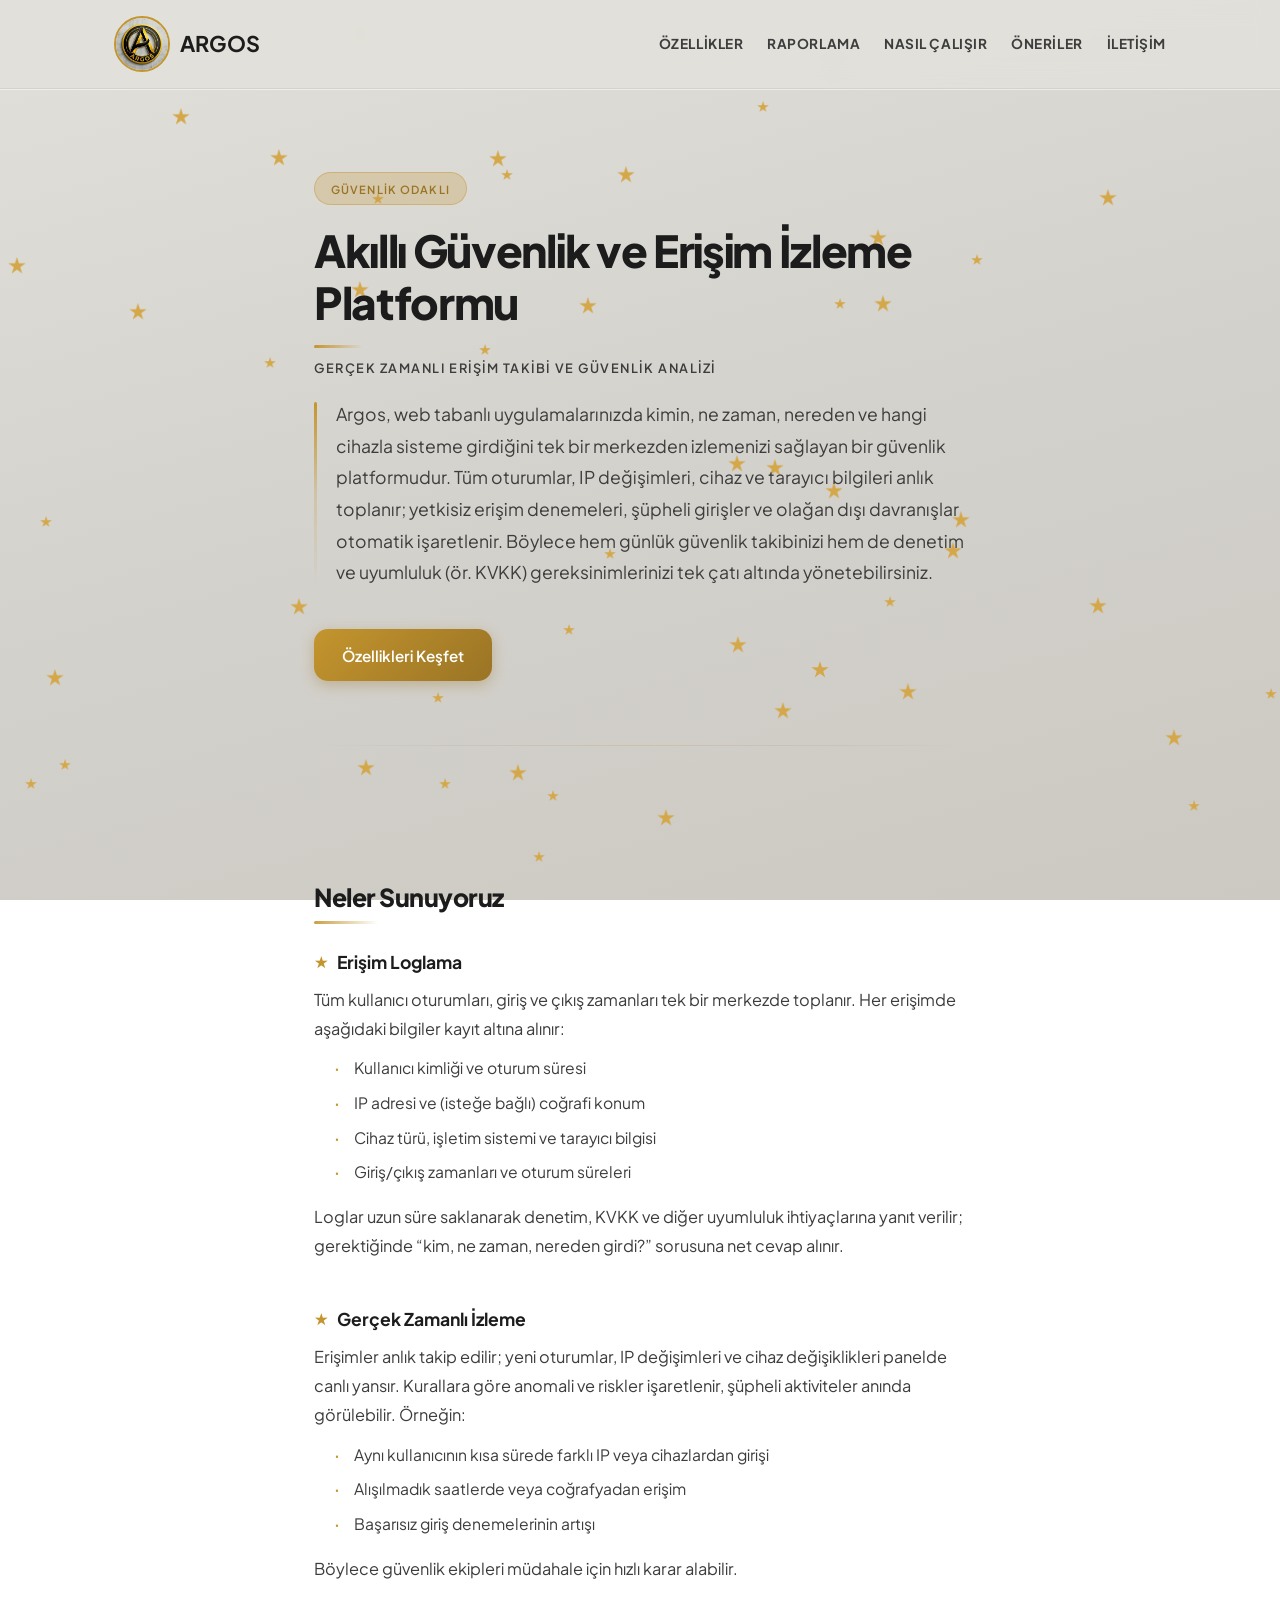
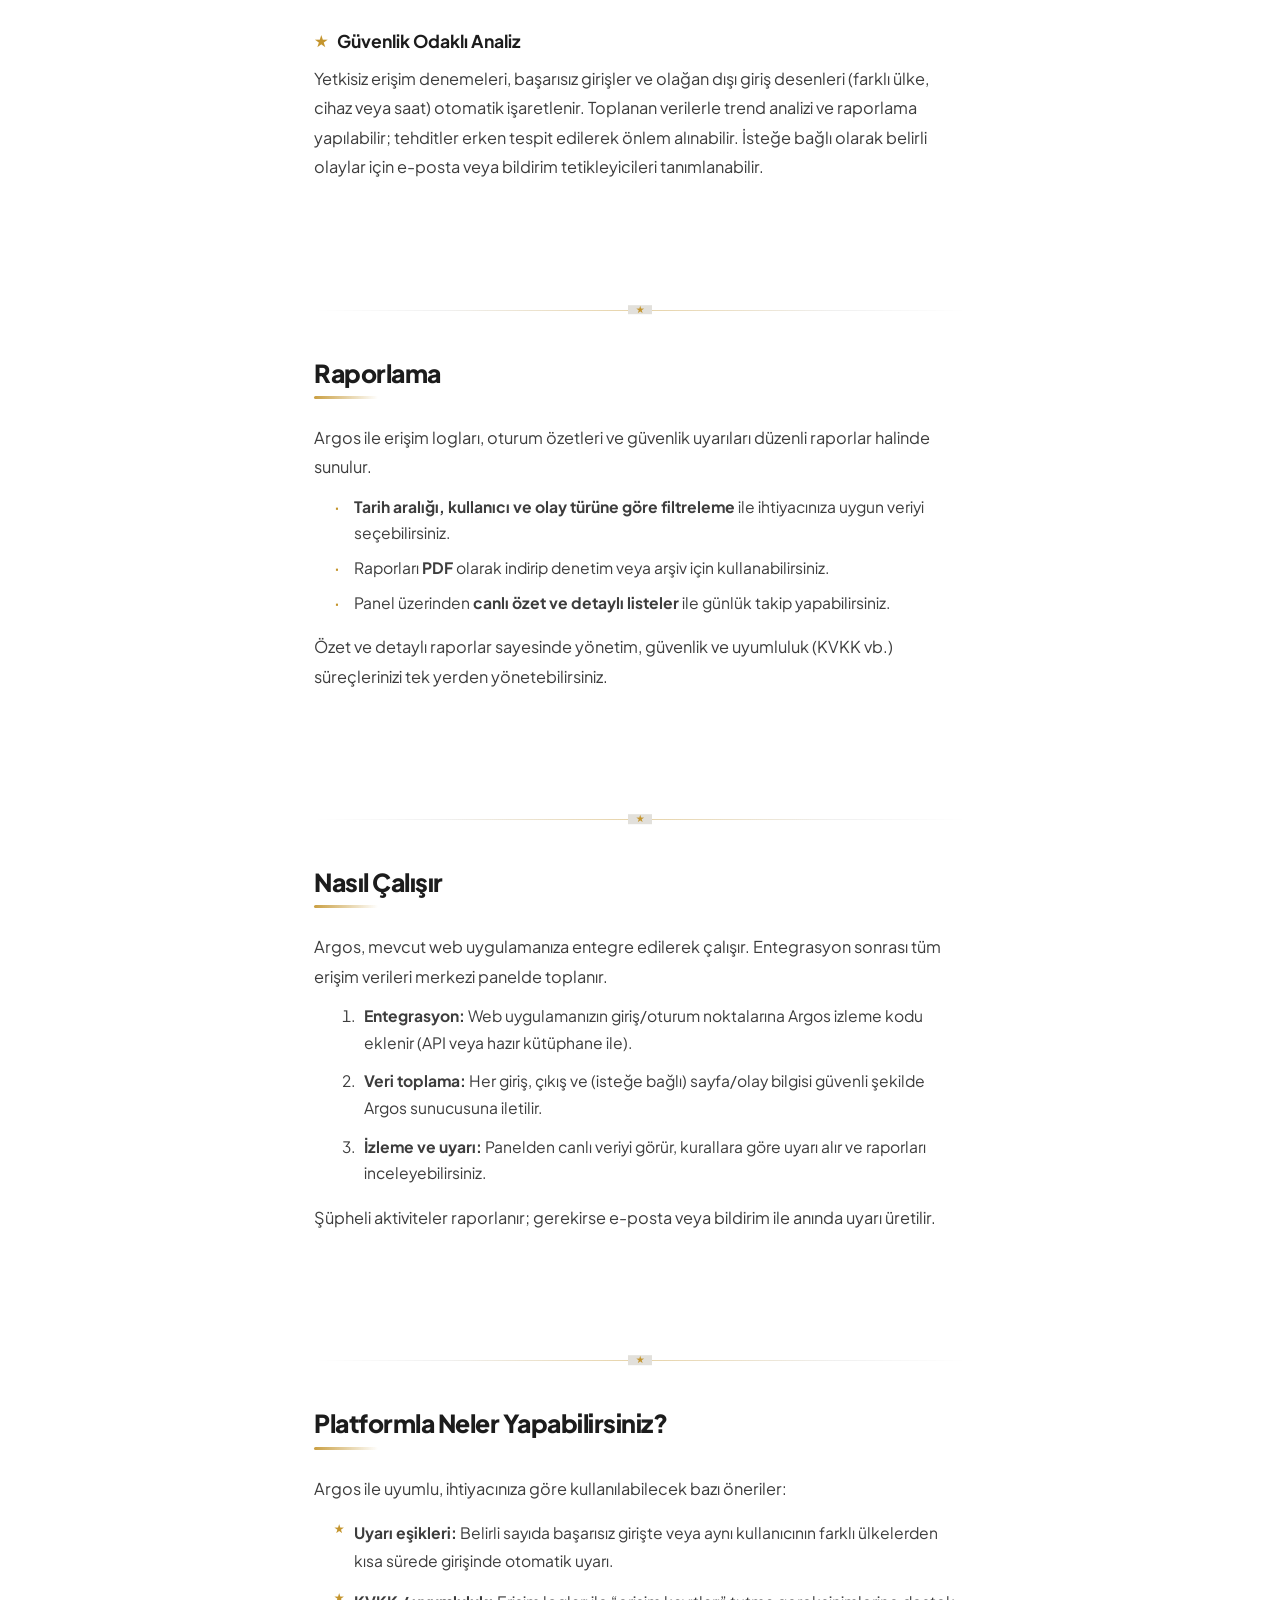
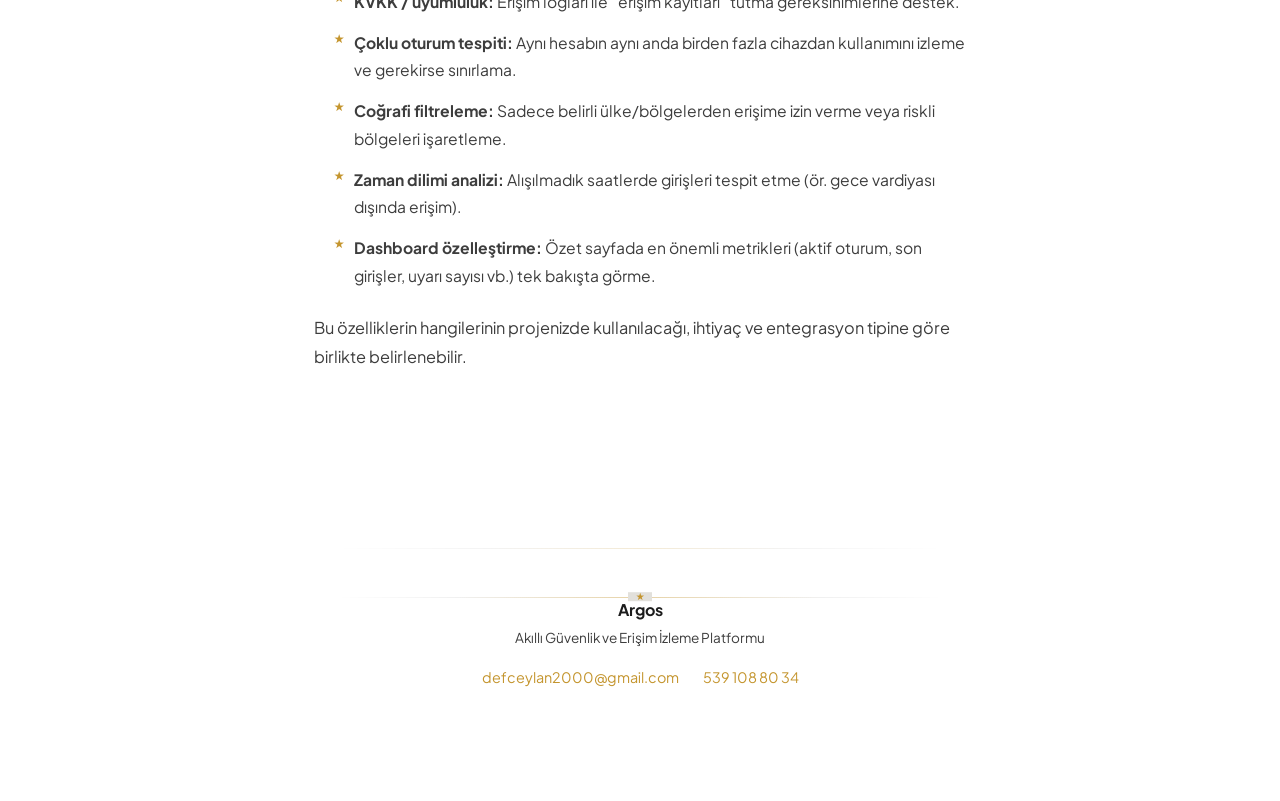
==== index.html @ e75f3b76 "Argos web sitesi - Akıllı Güvenlik ve Erişim İzleme Platformu Made-with: Cursor" ====
<!DOCTYPE html>
<html lang="tr">
<head>
  <meta charset="UTF-8">
  <meta name="viewport" content="width=device-width, initial-scale=1.0">
  <title>Argos – Akıllı Güvenlik ve Erişim İzleme Platformu</title>
  <link rel="stylesheet" href="styles.css">
  <link rel="preconnect" href="https://fonts.googleapis.com">
  <link rel="preconnect" href="https://fonts.gstatic.com" crossorigin>
  <link href="https://fonts.googleapis.com/css2?family=Plus+Jakarta+Sans:wght@400;500;600;700;800&display=swap" rel="stylesheet">
</head>
<body>
  <div class="stars" aria-hidden="true" id="stars"></div>

  <header class="header">
    <div class="header__inner">
      <a href="/" class="header__brand">
        <span class="header__logo-frame">
          <img class="header__logo-img" src="./assets/logo.png.jpeg" alt="Argos" onerror="this.parentElement.style.display='none';" />
        </span>
        <span class="header__logo-text">ARGOS</span>
      </a>
      <nav class="header__nav">
        <a href="#ozellikler">Özellikler</a>
        <a href="#raporlama">Raporlama</a>
        <a href="#nasil-calisir">Nasıl Çalışır</a>
        <a href="#oneriler">Öneriler</a>
        <a href="#iletisim">İletişim</a>
      </nav>
    </div>
  </header>

  <main>
    <section class="hero">
      <p class="hero__badge">Güvenlik Odaklı</p>
      <h1 class="hero__title">Akıllı Güvenlik ve Erişim İzleme Platformu</h1>
      <p class="hero__subtitle">Gerçek zamanlı erişim takibi ve güvenlik analizi</p>
      <p class="hero__lead">
        Argos, web tabanlı uygulamalarınızda kimin, ne zaman, nereden ve hangi cihazla sisteme girdiğini tek bir merkezden izlemenizi sağlayan bir güvenlik platformudur. Tüm oturumlar, IP değişimleri, cihaz ve tarayıcı bilgileri anlık toplanır; yetkisiz erişim denemeleri, şüpheli girişler ve olağan dışı davranışlar otomatik işaretlenir. Böylece hem günlük güvenlik takibinizi hem de denetim ve uyumluluk (ör. KVKK) gereksinimlerinizi tek çatı altında yönetebilirsiniz.
      </p>
      <a href="#ozellikler" class="hero__cta">Özellikleri Keşfet</a>
    </section>

    <section id="ozellikler" class="features">
      <h2 class="section-title">Neler Sunuyoruz</h2>
      <div class="content-block">
        <h3 class="content-block__heading">Erişim Loglama</h3>
        <p class="content-block__text">Tüm kullanıcı oturumları, giriş ve çıkış zamanları tek bir merkezde toplanır. Her erişimde aşağıdaki bilgiler kayıt altına alınır:</p>
        <ul class="content-list">
          <li>Kullanıcı kimliği ve oturum süresi</li>
          <li>IP adresi ve (isteğe bağlı) coğrafi konum</li>
          <li>Cihaz türü, işletim sistemi ve tarayıcı bilgisi</li>
          <li>Giriş/çıkış zamanları ve oturum süreleri</li>
        </ul>
        <p class="content-block__text">Loglar uzun süre saklanarak denetim, KVKK ve diğer uyumluluk ihtiyaçlarına yanıt verilir; gerektiğinde “kim, ne zaman, nereden girdi?” sorusuna net cevap alınır.</p>
      </div>

      <div class="content-block">
        <h3 class="content-block__heading">Gerçek Zamanlı İzleme</h3>
        <p class="content-block__text">Erişimler anlık takip edilir; yeni oturumlar, IP değişimleri ve cihaz değişiklikleri panelde canlı yansır. Kurallara göre anomali ve riskler işaretlenir, şüpheli aktiviteler anında görülebilir. Örneğin:</p>
        <ul class="content-list">
          <li>Aynı kullanıcının kısa sürede farklı IP veya cihazlardan girişi</li>
          <li>Alışılmadık saatlerde veya coğrafyadan erişim</li>
          <li>Başarısız giriş denemelerinin artışı</li>
        </ul>
        <p class="content-block__text">Böylece güvenlik ekipleri müdahale için hızlı karar alabilir.</p>
      </div>

      <div class="content-block">
        <h3 class="content-block__heading">Güvenlik Odaklı Analiz</h3>
        <p class="content-block__text">Yetkisiz erişim denemeleri, başarısız girişler ve olağan dışı giriş desenleri (farklı ülke, cihaz veya saat) otomatik işaretlenir. Toplanan verilerle trend analizi ve raporlama yapılabilir; tehditler erken tespit edilerek önlem alınabilir. İsteğe bağlı olarak belirli olaylar için e-posta veya bildirim tetikleyicileri tanımlanabilir.</p>
      </div>
    </section>

    <section id="raporlama" class="reporting">
      <hr class="section-divider" aria-hidden="true">
      <h2 class="section-title">Raporlama</h2>
      <p class="content-text">
        Argos ile erişim logları, oturum özetleri ve güvenlik uyarıları düzenli raporlar halinde sunulur.
      </p>
      <ul class="content-list">
        <li><strong>Tarih aralığı, kullanıcı ve olay türüne göre filtreleme</strong> ile ihtiyacınıza uygun veriyi seçebilirsiniz.</li>
        <li>Raporları <strong>PDF</strong> olarak indirip denetim veya arşiv için kullanabilirsiniz.</li>
        <li>Panel üzerinden <strong>canlı özet ve detaylı listeler</strong> ile günlük takip yapabilirsiniz.</li>
      </ul>
      <p class="content-text">
        Özet ve detaylı raporlar sayesinde yönetim, güvenlik ve uyumluluk (KVKK vb.) süreçlerinizi tek yerden yönetebilirsiniz.
      </p>
    </section>

    <section id="nasil-calisir" class="how">
      <hr class="section-divider" aria-hidden="true">
      <h2 class="section-title">Nasıl Çalışır</h2>
      <p class="content-text">
        Argos, mevcut web uygulamanıza entegre edilerek çalışır. Entegrasyon sonrası tüm erişim verileri merkezi panelde toplanır.
      </p>
      <ol class="content-list content-list--numbered">
        <li><strong>Entegrasyon:</strong> Web uygulamanızın giriş/oturum noktalarına Argos izleme kodu eklenir (API veya hazır kütüphane ile).</li>
        <li><strong>Veri toplama:</strong> Her giriş, çıkış ve (isteğe bağlı) sayfa/olay bilgisi güvenli şekilde Argos sunucusuna iletilir.</li>
        <li><strong>İzleme ve uyarı:</strong> Panelden canlı veriyi görür, kurallara göre uyarı alır ve raporları inceleyebilirsiniz.</li>
      </ol>
      <p class="content-text">
        Şüpheli aktiviteler raporlanır; gerekirse e-posta veya bildirim ile anında uyarı üretilir.
      </p>
    </section>

    <section id="oneriler" class="suggestions">
      <hr class="section-divider" aria-hidden="true">
      <h2 class="section-title">Platformla Neler Yapabilirsiniz?</h2>
      <p class="content-text content-intro">
        Argos ile uyumlu, ihtiyacınıza göre kullanılabilecek bazı öneriler:
      </p>
      <ul class="suggestion-list">
        <li><strong>Uyarı eşikleri:</strong> Belirli sayıda başarısız girişte veya aynı kullanıcının farklı ülkelerden kısa sürede girişinde otomatik uyarı.</li>
        <li><strong>KVKK / uyumluluk:</strong> Erişim logları ile “erişim kayıtları” tutma gereksinimlerine destek.</li>
        <li><strong>Çoklu oturum tespiti:</strong> Aynı hesabın aynı anda birden fazla cihazdan kullanımını izleme ve gerekirse sınırlama.</li>
        <li><strong>Coğrafi filtreleme:</strong> Sadece belirli ülke/bölgelerden erişime izin verme veya riskli bölgeleri işaretleme.</li>
        <li><strong>Zaman dilimi analizi:</strong> Alışılmadık saatlerde girişleri tespit etme (ör. gece vardiyası dışında erişim).</li>
        <li><strong>Dashboard özelleştirme:</strong> Özet sayfada en önemli metrikleri (aktif oturum, son girişler, uyarı sayısı vb.) tek bakışta görme.</li>
      </ul>
      <p class="content-text">
        Bu özelliklerin hangilerinin projenizde kullanılacağı, ihtiyaç ve entegrasyon tipine göre birlikte belirlenebilir.
      </p>
    </section>

    <footer id="iletisim" class="footer">
      <hr class="section-divider section-divider--footer" aria-hidden="true">
      <div class="footer__inner">
        <p class="footer__brand">Argos</p>
        <p class="footer__tagline">Akıllı Güvenlik ve Erişim İzleme Platformu</p>
        <div class="footer__contact">
          <a href="mailto:defceylan2000@gmail.com" class="footer__link">defceylan2000@gmail.com</a>
          <a href="tel:+905391088034" class="footer__link">539 108 80 34</a>
        </div>
      </div>
    </footer>
  </main>

  <script>
    document.addEventListener('DOMContentLoaded', function() {
      var container = document.getElementById('stars');
      if (!container) return;

      for (var i = 0; i < 50; i++) {
        var s = document.createElement('span');
        s.className = 'star star--' + (Math.random() > 0.5 ? 's' : 'm');
        s.style.left = (Math.random() * 100).toFixed(2) + '%';
        s.style.top = (Math.random() * 100).toFixed(2) + '%';
        s.style.animationDelay = (Math.random() * 4).toFixed(2) + 's';
        s.style.animationDuration = (2 + Math.random() * 2).toFixed(2) + 's';
        s.style.setProperty('--star-r', (Math.random() * 360) + 'deg');
        container.appendChild(s);
      }

      var mouseX = 0.5, mouseY = 0.5;
      var currentX = 0.5, currentY = 0.5;

      document.addEventListener('mousemove', function(e) {
        mouseX = e.clientX / window.innerWidth;
        mouseY = e.clientY / window.innerHeight;
      });

      function update() {
        currentX += (mouseX - currentX) * 0.06;
        currentY += (mouseY - currentY) * 0.06;
        var dx = (currentX - 0.5) * 40;
        var dy = (currentY - 0.5) * 40;
        container.style.transform = 'translate(' + dx + 'px, ' + dy + 'px)';
        requestAnimationFrame(update);
      }
      update();
    });
  </script>
</body>
</html>
---- styles.css ----
/* Argos – Soft gri, yıldızlı, albenili */

:root {
  --bg: #d4d2cd;
  --bg-soft: #e2e0db;
  --border: rgba(0, 0, 0, 0.06);
  --text: #1c1c1c;
  --text-muted: #3d3d3d;
  --accent: #c4952e;
  --accent-deep: #9a7425;
  --accent-soft: rgba(196, 149, 46, 0.25);
  --radius: 14px;
  --radius-pill: 9999px;
  --star: #d4a84a;
  --star-glow: rgba(212, 168, 74, 0.5);
}

*,
*::before,
*::after {
  box-sizing: border-box;
}

html {
  min-height: 100%;
}

body {
  margin: 0;
  min-height: 100vh;
  font-family: "Plus Jakarta Sans", -apple-system, BlinkMacSystemFont, "Segoe UI", sans-serif;
  background: linear-gradient(165deg, var(--bg-soft) 0%, var(--bg) 50%, #ccc9c2 100%);
  background-attachment: fixed;
  color: var(--text);
  line-height: 1.65;
}

/* Arka plan – gerçek yıldız şekli (5 köşeli), yanıp sönen */
.stars {
  position: fixed;
  top: 0;
  left: 0;
  right: 0;
  bottom: 0;
  width: 100%;
  height: 100%;
  z-index: 0;
  pointer-events: none;
  overflow: hidden;
}

.star {
  --star-r: 0deg;
  position: absolute;
  background: var(--star);
  clip-path: polygon(
    50% 0%,
    61% 35%,
    98% 35%,
    68% 57%,
    79% 91%,
    50% 70%,
    21% 91%,
    32% 57%,
    2% 35%,
    39% 35%
  );
  filter: drop-shadow(0 0 4px var(--star-glow));
  animation: twinkle 2.8s ease-in-out infinite;
  will-change: opacity, transform;
}

.star--s {
  width: 12px;
  height: 12px;
}

.star--m {
  width: 18px;
  height: 18px;
}

@keyframes twinkle {
  0%, 100% { opacity: 0.35; transform: rotate(var(--star-r)) scale(0.85); }
  50% { opacity: 1; transform: rotate(var(--star-r)) scale(1.15); }
}

a {
  color: inherit;
  text-decoration: none;
}

/* Header */
.header {
  position: sticky;
  top: 0;
  z-index: 100;
  background: rgba(226, 224, 219, 0.9);
  border-bottom: 1px solid var(--border);
  backdrop-filter: blur(12px);
  box-shadow: 0 1px 0 rgba(255,255,255,0.5);
}

.header__inner {
  max-width: 1100px;
  margin: 0 auto;
  padding: 1rem 1.5rem;
  display: flex;
  align-items: center;
  justify-content: space-between;
}

.header__brand {
  display: flex;
  align-items: center;
  gap: 0.6rem;
  text-decoration: none;
  color: inherit;
}

/* Logo çerçevesi – yuvarlak veya yuvarlatılmış dikdörtgen */
.header__logo-frame {
  display: flex;
  align-items: center;
  justify-content: center;
  width: 56px;
  height: 56px;
  border-radius: 50%;
  overflow: hidden;
  border: 2px solid var(--accent);
  flex-shrink: 0;
  background: rgba(255, 255, 255, 0.5);
}

.header__logo-img {
  display: block;
  width: 100%;
  height: 100%;
  object-fit: cover;
}

/* Argos yazısı – yanıp sönen */
.header__logo-text {
  font-size: 1.35rem;
  font-weight: 700;
  color: var(--text);
  letter-spacing: 0.02em;
  text-transform: uppercase;
  animation: logo-blink 2s ease-in-out infinite;
}

@keyframes logo-blink {
  0%, 100% { opacity: 1; }
  50% { opacity: 0.45; }
}

.header__nav {
  display: flex;
  gap: 1.5rem;
}

.header__nav a {
  font-size: 0.85rem;
  font-weight: 700;
  letter-spacing: 0.04em;
  text-transform: uppercase;
  color: var(--text-muted);
  transition: color 0.2s;
}

.header__nav a:hover {
  color: var(--accent);
}

main {
  position: relative;
  z-index: 1;
  max-width: 700px;
  margin: 0 auto;
  padding: 0 1.5rem 4rem;
}

/* Hero – akıcı, blok yok */
.hero {
  max-width: 100%;
  margin: 0 auto;
  padding: 4.5rem 0 4rem;
  text-align: left;
  border-bottom: none;
  position: relative;
}

.hero::after {
  content: '';
  display: block;
  width: 100%;
  height: 1px;
  margin-top: 4rem;
  background: linear-gradient(90deg, transparent, var(--border), var(--accent-soft), var(--border), transparent);
  opacity: 0.8;
}

.hero__badge {
  display: inline-block;
  margin-bottom: 1.25rem;
  padding: 0.4rem 1rem;
  font-size: 0.7rem;
  font-weight: 600;
  letter-spacing: 0.1em;
  text-transform: uppercase;
  color: var(--accent-deep);
  background: var(--accent-soft);
  border: 1px solid rgba(196, 149, 46, 0.4);
  border-radius: var(--radius-pill);
}

.hero__title {
  margin: 0 0 0.6rem;
  font-size: clamp(1.9rem, 4.5vw, 2.75rem);
  font-weight: 800;
  line-height: 1.18;
  color: var(--text);
  letter-spacing: -0.03em;
}

.hero__title::after {
  content: '';
  display: block;
  width: 3rem;
  height: 3px;
  margin-top: 1rem;
  background: linear-gradient(90deg, var(--accent), transparent);
  border-radius: 2px;
}

.hero__subtitle {
  margin: 0 0 1.25rem;
  font-size: 0.8rem;
  font-weight: 600;
  letter-spacing: 0.12em;
  text-transform: uppercase;
  color: var(--text-muted);
}

.hero__lead {
  margin: 0 0 2.5rem;
  font-size: 1.1rem;
  color: var(--text-muted);
  line-height: 1.8;
  max-width: 54ch;
  padding-left: 1.35rem;
  position: relative;
}

.hero__lead::before {
  content: '';
  position: absolute;
  left: 0;
  top: 0.15em;
  bottom: 0.15em;
  width: 3px;
  background: linear-gradient(180deg, var(--accent), var(--accent-soft), transparent);
  border-radius: 2px;
}

.hero__cta {
  display: inline-block;
  padding: 0.85rem 1.75rem;
  font-size: 0.95rem;
  font-weight: 600;
  color: #fff;
  background: linear-gradient(135deg, var(--accent) 0%, var(--accent-deep) 100%);
  border: none;
  border-radius: var(--radius);
  cursor: pointer;
  box-shadow: 0 4px 14px rgba(154, 116, 37, 0.35);
  transition: transform 0.2s, box-shadow 0.2s;
}

.hero__cta:hover {
  transform: translateY(-2px);
  box-shadow: 0 6px 20px rgba(154, 116, 37, 0.4);
}

/* Bölümler arası geçiş – ince çizgi + ortada yıldız, blok değil */
.section-divider {
  border: none;
  height: 0;
  margin: 0 0 3rem;
  padding: 0;
  position: relative;
  overflow: visible;
}

.section-divider::before {
  content: '';
  position: absolute;
  left: 0;
  right: 0;
  top: 50%;
  height: 1px;
  background: linear-gradient(
    90deg,
    transparent 0%,
    var(--border) 20%,
    rgba(196, 149, 46, 0.4) 48%,
    var(--accent) 50%,
    rgba(196, 149, 46, 0.4) 52%,
    var(--border) 80%,
    transparent 100%
  );
}

.section-divider::after {
  content: '★';
  position: absolute;
  left: 50%;
  top: 50%;
  transform: translate(-50%, -50%);
  background: var(--bg-soft);
  padding: 0 0.5rem;
  font-size: 0.6rem;
  color: var(--accent);
  line-height: 1;
}

.section-divider--footer {
  margin-bottom: 2rem;
}

/* Bölüm başlıkları – ince vurgu, blok yok */
.section-title {
  margin: 0 0 1.5rem;
  font-size: 1.55rem;
  font-weight: 800;
  color: var(--text);
  letter-spacing: -0.02em;
  line-height: 1.25;
  padding-bottom: 0.65rem;
  position: relative;
}

.section-title::after {
  content: '';
  position: absolute;
  bottom: 0;
  left: 0;
  width: 4rem;
  height: 3px;
  background: linear-gradient(90deg, var(--accent), transparent);
  border-radius: 2px;
  opacity: 0.9;
}

/* Akıcı içerik – blok yok, sadece tipografi ve boşluk */
.content-text {
  margin: 0;
  font-size: 1.02rem;
  color: var(--text-muted);
  line-height: 1.8;
}

.content-block {
  margin-bottom: 2.75rem;
}

.content-block:last-child {
  margin-bottom: 0;
}

.content-block__heading {
  margin: 0 0 0.5rem;
  font-size: 1.1rem;
  font-weight: 700;
  color: var(--text);
  display: flex;
  align-items: center;
  gap: 0.5rem;
}

.content-block__heading::before {
  content: '★';
  color: var(--accent);
  font-size: 0.9em;
}

.content-block__text {
  margin: 0;
  font-size: 1.02rem;
  color: var(--text-muted);
  line-height: 1.8;
}

.content-list {
  margin: 0.75rem 0 1rem 1.25rem;
  padding: 0;
  list-style: none;
  font-size: 0.98rem;
  color: var(--text-muted);
  line-height: 1.7;
}

.content-list li {
  position: relative;
  padding-left: 1.25rem;
  margin-bottom: 0.5rem;
}

.content-list li::before {
  content: '·';
  position: absolute;
  left: 0;
  color: var(--accent);
  font-weight: 700;
}

.content-list--numbered {
  list-style: decimal;
  padding-left: 1.5rem;
}

.content-list--numbered li {
  padding-left: 0.35rem;
  margin-bottom: 0.75rem;
}

.content-list--numbered li::before {
  display: none;
}

.content-intro {
  margin-bottom: 0.5rem;
}

/* Bölümler – blok yok, akıcı boşluk ve ince geçişler */
.features,
.reporting,
.how,
.suggestions {
  max-width: 100%;
  margin: 0 auto;
  padding: 4rem 0;
  border-top: none;
}

.features {
  padding-top: 4.5rem;
}

.reporting,
.how,
.suggestions {
  padding-top: 4rem;
}

.suggestion-list {
  margin: 1rem 0 1.5rem 1.25rem;
  padding: 0;
  list-style: none;
  font-size: 0.98rem;
  color: var(--text-muted);
  line-height: 1.75;
}

.suggestion-list li {
  position: relative;
  padding-left: 1.25rem;
  margin-bottom: 0.85rem;
}

.suggestion-list li::before {
  content: '★';
  position: absolute;
  left: 0;
  color: var(--accent);
  font-size: 0.75em;
}

/* Footer – blok yok, akıcı bitiş */
.footer {
  margin-top: 4rem;
  padding: 3rem 1.5rem;
  border-top: none;
}

.footer::before {
  content: '';
  display: block;
  width: 100%;
  height: 1px;
  margin-bottom: 3rem;
  background: linear-gradient(90deg, transparent, var(--border), var(--accent-soft), var(--border), transparent);
  opacity: 0.8;
}

.footer__inner {
  max-width: 1100px;
  margin: 0 auto;
  text-align: center;
}

.footer__brand {
  margin: 0 0 0.25rem;
  font-size: 1rem;
  font-weight: 700;
  color: var(--text);
}

.footer__tagline {
  margin: 0 0 1rem;
  font-size: 0.85rem;
  color: var(--text-muted);
}

.footer__contact {
  display: flex;
  flex-wrap: wrap;
  gap: 1rem 1.5rem;
  justify-content: center;
  margin-top: 0.5rem;
}

.footer__link {
  font-size: 0.9rem;
  color: var(--accent);
  transition: color 0.2s;
}

.footer__link:hover {
  color: var(--accent-deep);
}

@media (max-width: 640px) {
  .header__nav {
    gap: 1rem;
  }

  .hero {
    padding: 3rem 1.25rem 4rem;
  }
}
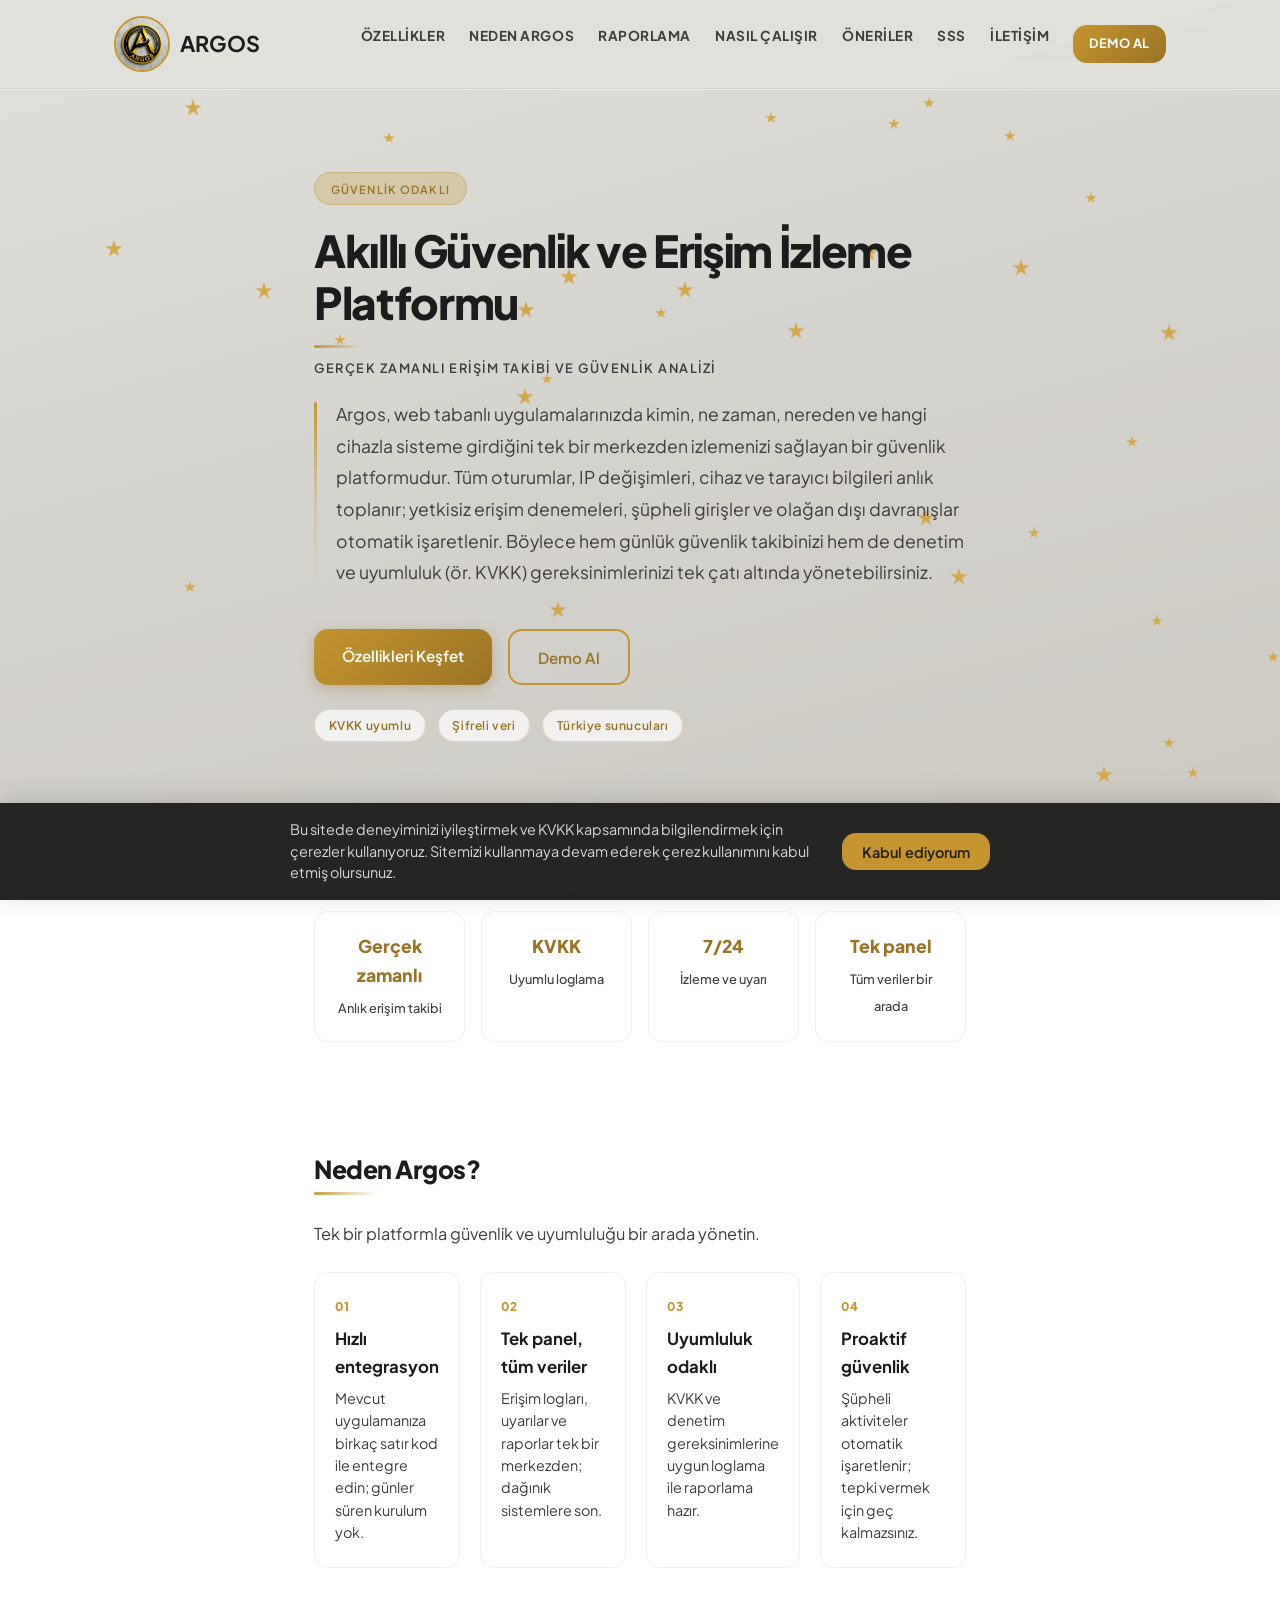
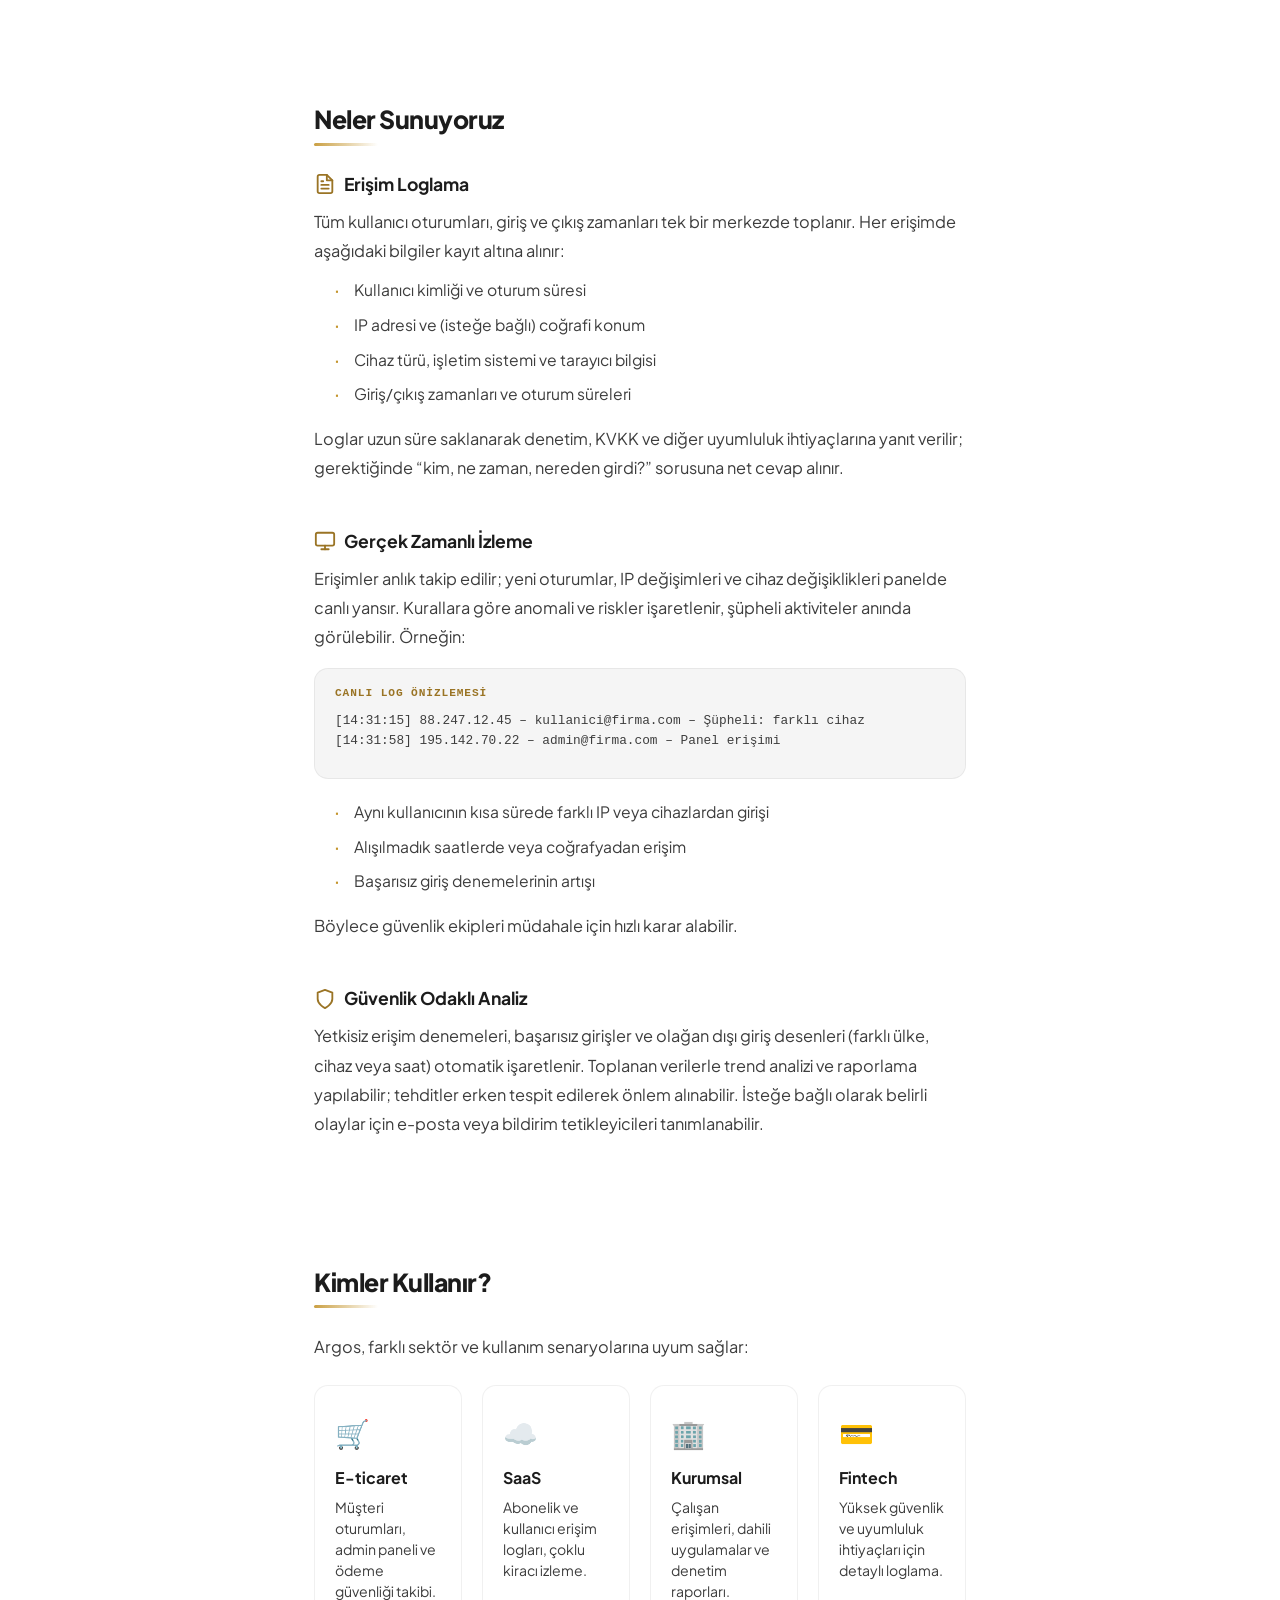
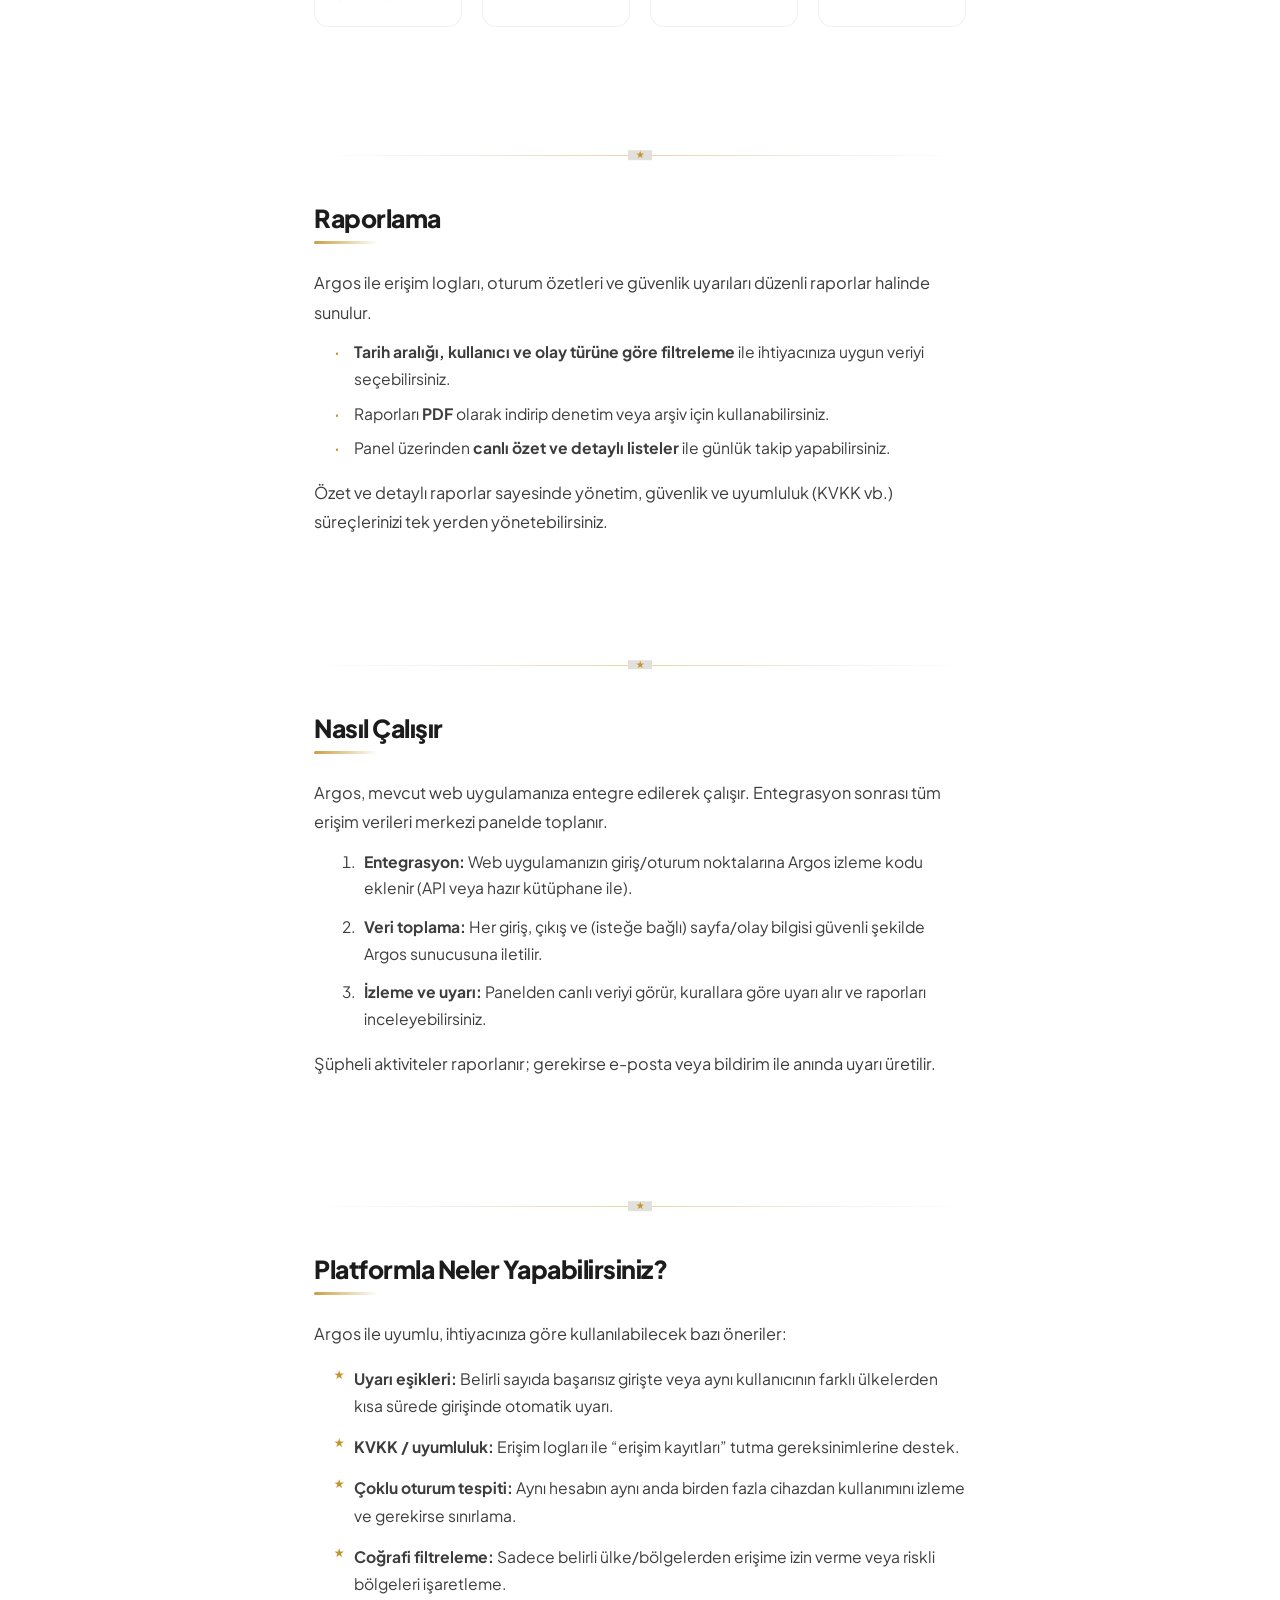
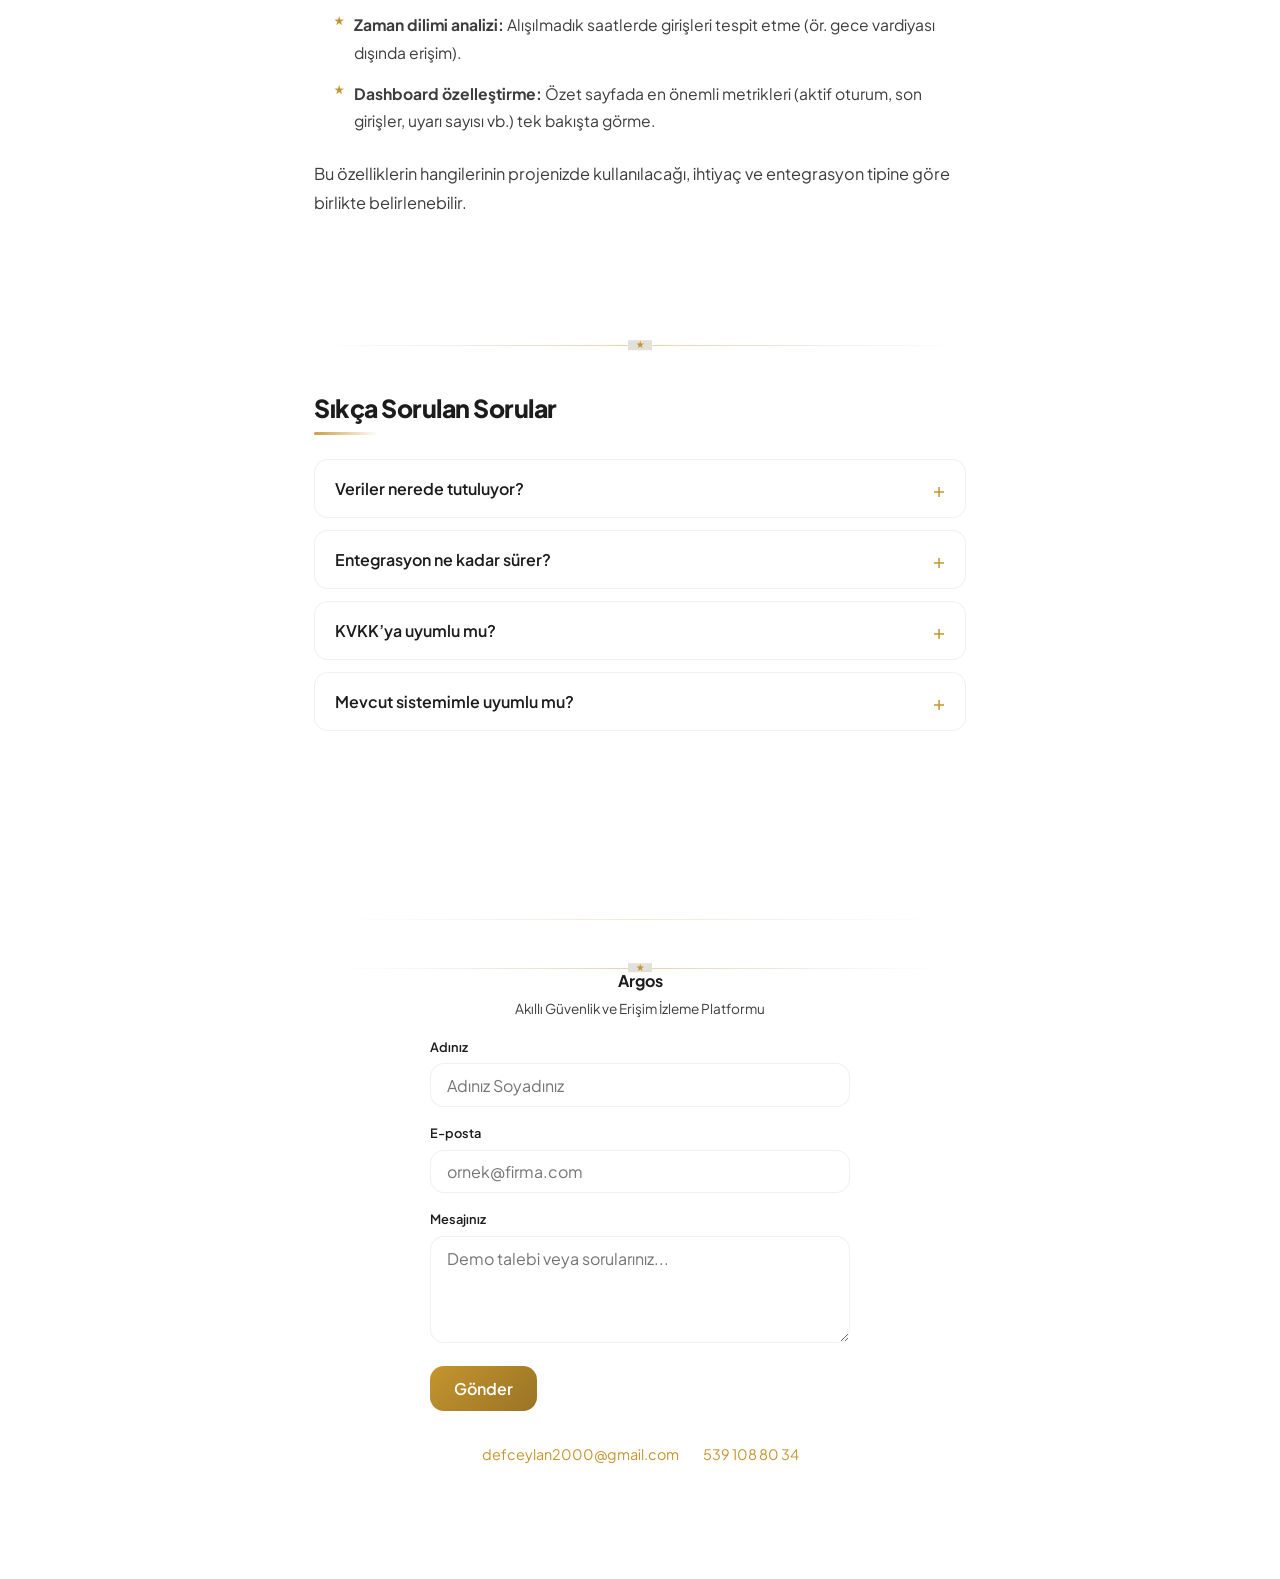
==== commit 60209125: "404 sayfası, yukarı çık butonu, KVKK çerez çubuğu ve sayfa iyileştirmeleri Made-with: Cursor" ====
--- a/index.html
+++ b/index.html
@@ -3,11 +3,13 @@
 <head>
   <meta charset="UTF-8">
   <meta name="viewport" content="width=device-width, initial-scale=1.0">
+  <meta name="description" content="Argos – Web uygulamalarınızda gerçek zamanlı erişim takibi, güvenlik analizi, loglama ve KVKK uyumlu raporlama.">
   <title>Argos – Akıllı Güvenlik ve Erişim İzleme Platformu</title>
   <link rel="stylesheet" href="styles.css">
   <link rel="preconnect" href="https://fonts.googleapis.com">
   <link rel="preconnect" href="https://fonts.gstatic.com" crossorigin>
   <link href="https://fonts.googleapis.com/css2?family=Plus+Jakarta+Sans:wght@400;500;600;700;800&display=swap" rel="stylesheet">
+  <style>html { scroll-behavior: smooth; }</style>
 </head>
 <body>
   <div class="stars" aria-hidden="true" id="stars"></div>
@@ -16,16 +18,22 @@
     <div class="header__inner">
       <a href="/" class="header__brand">
         <span class="header__logo-frame">
-          <img class="header__logo-img" src="./assets/logo.png.jpeg" alt="Argos" onerror="this.parentElement.style.display='none';" />
+          <img class="header__logo-img" src="./assets/logo.png.jpeg" alt="Argos" width="56" height="56" decoding="async" fetchpriority="high" onerror="this.parentElement.style.display='none';" />
         </span>
         <span class="header__logo-text">ARGOS</span>
       </a>
-      <nav class="header__nav">
+      <button type="button" class="header__menu-btn" aria-label="Menüyü aç" aria-expanded="false" id="menuBtn">
+        <span></span><span></span><span></span>
+      </button>
+      <nav class="header__nav" id="headerNav">
         <a href="#ozellikler">Özellikler</a>
+        <a href="#neden-argos">Neden Argos</a>
         <a href="#raporlama">Raporlama</a>
         <a href="#nasil-calisir">Nasıl Çalışır</a>
         <a href="#oneriler">Öneriler</a>
+        <a href="#sss">SSS</a>
         <a href="#iletisim">İletişim</a>
+        <a href="#iletisim" class="header__cta">Demo Al</a>
       </nav>
     </div>
   </header>
@@ -38,13 +46,72 @@
       <p class="hero__lead">
         Argos, web tabanlı uygulamalarınızda kimin, ne zaman, nereden ve hangi cihazla sisteme girdiğini tek bir merkezden izlemenizi sağlayan bir güvenlik platformudur. Tüm oturumlar, IP değişimleri, cihaz ve tarayıcı bilgileri anlık toplanır; yetkisiz erişim denemeleri, şüpheli girişler ve olağan dışı davranışlar otomatik işaretlenir. Böylece hem günlük güvenlik takibinizi hem de denetim ve uyumluluk (ör. KVKK) gereksinimlerinizi tek çatı altında yönetebilirsiniz.
       </p>
-      <a href="#ozellikler" class="hero__cta">Özellikleri Keşfet</a>
+      <div class="hero__ctas">
+        <a href="#ozellikler" class="hero__cta">Özellikleri Keşfet</a>
+        <a href="#iletisim" class="hero__cta hero__cta--secondary">Demo Al</a>
+      </div>
+      <div class="hero__badges" aria-hidden="true">
+        <span class="hero__trust">KVKK uyumlu</span>
+        <span class="hero__trust">Şifreli veri</span>
+        <span class="hero__trust">Türkiye sunucuları</span>
+      </div>
+    </section>
+
+    <section class="stats animate-on-scroll">
+      <div class="stats__grid">
+        <div class="stats__item">
+          <span class="stats__value">Gerçek zamanlı</span>
+          <span class="stats__label">Anlık erişim takibi</span>
+        </div>
+        <div class="stats__item">
+          <span class="stats__value">KVKK</span>
+          <span class="stats__label">Uyumlu loglama</span>
+        </div>
+        <div class="stats__item">
+          <span class="stats__value">7/24</span>
+          <span class="stats__label">İzleme ve uyarı</span>
+        </div>
+        <div class="stats__item">
+          <span class="stats__value">Tek panel</span>
+          <span class="stats__label">Tüm veriler bir arada</span>
+        </div>
+      </div>
+    </section>
+
+    <section id="neden-argos" class="why-argos animate-on-scroll">
+      <h2 class="section-title">Neden Argos?</h2>
+      <p class="content-text content-intro">Tek bir platformla güvenlik ve uyumluluğu bir arada yönetin.</p>
+      <div class="why-argos__grid">
+        <div class="why-argos__item">
+          <span class="why-argos__num">01</span>
+          <h3 class="why-argos__title">Hızlı entegrasyon</h3>
+          <p class="why-argos__text">Mevcut uygulamanıza birkaç satır kod ile entegre edin; günler süren kurulum yok.</p>
+        </div>
+        <div class="why-argos__item">
+          <span class="why-argos__num">02</span>
+          <h3 class="why-argos__title">Tek panel, tüm veriler</h3>
+          <p class="why-argos__text">Erişim logları, uyarılar ve raporlar tek bir merkezden; dağınık sistemlere son.</p>
+        </div>
+        <div class="why-argos__item">
+          <span class="why-argos__num">03</span>
+          <h3 class="why-argos__title">Uyumluluk odaklı</h3>
+          <p class="why-argos__text">KVKK ve denetim gereksinimlerine uygun loglama ile raporlama hazır.</p>
+        </div>
+        <div class="why-argos__item">
+          <span class="why-argos__num">04</span>
+          <h3 class="why-argos__title">Proaktif güvenlik</h3>
+          <p class="why-argos__text">Şüpheli aktiviteler otomatik işaretlenir; tepki vermek için geç kalmazsınız.</p>
+        </div>
+      </div>
     </section>
 
     <section id="ozellikler" class="features">
-      <h2 class="section-title">Neler Sunuyoruz</h2>
-      <div class="content-block">
-        <h3 class="content-block__heading">Erişim Loglama</h3>
+      <h2 class="section-title animate-on-scroll">Neler Sunuyoruz</h2>
+      <div class="content-block animate-on-scroll">
+        <h3 class="content-block__heading">
+          <span class="icon icon--log" aria-hidden="true"></span>
+          Erişim Loglama
+        </h3>
         <p class="content-block__text">Tüm kullanıcı oturumları, giriş ve çıkış zamanları tek bir merkezde toplanır. Her erişimde aşağıdaki bilgiler kayıt altına alınır:</p>
         <ul class="content-list">
           <li>Kullanıcı kimliği ve oturum süresi</li>
@@ -55,9 +122,16 @@
         <p class="content-block__text">Loglar uzun süre saklanarak denetim, KVKK ve diğer uyumluluk ihtiyaçlarına yanıt verilir; gerektiğinde “kim, ne zaman, nereden girdi?” sorusuna net cevap alınır.</p>
       </div>
 
-      <div class="content-block">
-        <h3 class="content-block__heading">Gerçek Zamanlı İzleme</h3>
+      <div class="content-block animate-on-scroll">
+        <h3 class="content-block__heading">
+          <span class="icon icon--monitor" aria-hidden="true"></span>
+          Gerçek Zamanlı İzleme
+        </h3>
         <p class="content-block__text">Erişimler anlık takip edilir; yeni oturumlar, IP değişimleri ve cihaz değişiklikleri panelde canlı yansır. Kurallara göre anomali ve riskler işaretlenir, şüpheli aktiviteler anında görülebilir. Örneğin:</p>
+        <div class="live-log-preview" aria-hidden="true">
+          <div class="live-log-preview__title">Canlı log önizlemesi</div>
+          <div class="live-log-preview__lines" id="liveLogLines"></div>
+        </div>
         <ul class="content-list">
           <li>Aynı kullanıcının kısa sürede farklı IP veya cihazlardan girişi</li>
           <li>Alışılmadık saatlerde veya coğrafyadan erişim</li>
@@ -66,15 +140,45 @@
         <p class="content-block__text">Böylece güvenlik ekipleri müdahale için hızlı karar alabilir.</p>
       </div>
 
-      <div class="content-block">
-        <h3 class="content-block__heading">Güvenlik Odaklı Analiz</h3>
+      <div class="content-block animate-on-scroll">
+        <h3 class="content-block__heading">
+          <span class="icon icon--shield" aria-hidden="true"></span>
+          Güvenlik Odaklı Analiz
+        </h3>
         <p class="content-block__text">Yetkisiz erişim denemeleri, başarısız girişler ve olağan dışı giriş desenleri (farklı ülke, cihaz veya saat) otomatik işaretlenir. Toplanan verilerle trend analizi ve raporlama yapılabilir; tehditler erken tespit edilerek önlem alınabilir. İsteğe bağlı olarak belirli olaylar için e-posta veya bildirim tetikleyicileri tanımlanabilir.</p>
+      </div>
+    </section>
+
+    <section class="sectors animate-on-scroll">
+      <h2 class="section-title">Kimler Kullanır?</h2>
+      <p class="content-text content-intro">Argos, farklı sektör ve kullanım senaryolarına uyum sağlar:</p>
+      <div class="sectors__grid">
+        <div class="sector-card">
+          <span class="sector-card__icon" aria-hidden="true">🛒</span>
+          <h3 class="sector-card__title">E-ticaret</h3>
+          <p class="sector-card__text">Müşteri oturumları, admin paneli ve ödeme güvenliği takibi.</p>
+        </div>
+        <div class="sector-card">
+          <span class="sector-card__icon" aria-hidden="true">☁️</span>
+          <h3 class="sector-card__title">SaaS</h3>
+          <p class="sector-card__text">Abonelik ve kullanıcı erişim logları, çoklu kiracı izleme.</p>
+        </div>
+        <div class="sector-card">
+          <span class="sector-card__icon" aria-hidden="true">🏢</span>
+          <h3 class="sector-card__title">Kurumsal</h3>
+          <p class="sector-card__text">Çalışan erişimleri, dahili uygulamalar ve denetim raporları.</p>
+        </div>
+        <div class="sector-card">
+          <span class="sector-card__icon" aria-hidden="true">💳</span>
+          <h3 class="sector-card__title">Fintech</h3>
+          <p class="sector-card__text">Yüksek güvenlik ve uyumluluk ihtiyaçları için detaylı loglama.</p>
+        </div>
       </div>
     </section>
 
     <section id="raporlama" class="reporting">
       <hr class="section-divider" aria-hidden="true">
-      <h2 class="section-title">Raporlama</h2>
+      <h2 class="section-title animate-on-scroll">Raporlama</h2>
       <p class="content-text">
         Argos ile erişim logları, oturum özetleri ve güvenlik uyarıları düzenli raporlar halinde sunulur.
       </p>
@@ -123,25 +227,82 @@
       </p>
     </section>
 
+    <section id="sss" class="faq">
+      <hr class="section-divider" aria-hidden="true">
+      <h2 class="section-title animate-on-scroll">Sıkça Sorulan Sorular</h2>
+      <div class="faq__list">
+        <div class="faq__item">
+          <button type="button" class="faq__question" aria-expanded="false" aria-controls="faq-a1" id="faq-q1">Veriler nerede tutuluyor?</button>
+          <div class="faq__answer" id="faq-a1" role="region" aria-labelledby="faq-q1">
+            <p>Erişim logları ve analiz verileri Türkiye’deki sunucularda, şifreli ve güvenli şekilde saklanır. Veri işleme süreçleri KVKK ile uyumlu yürütülür.</p>
+          </div>
+        </div>
+        <div class="faq__item">
+          <button type="button" class="faq__question" aria-expanded="false" aria-controls="faq-a2" id="faq-q2">Entegrasyon ne kadar sürer?</button>
+          <div class="faq__answer" id="faq-a2" role="region" aria-labelledby="faq-q2">
+            <p>Standart web uygulamalarında API veya hazır kütüphane ile entegrasyon genellikle birkaç saat ile bir gün arasında tamamlanır. Proje büyüklüğüne göre süre değişebilir.</p>
+          </div>
+        </div>
+        <div class="faq__item">
+          <button type="button" class="faq__question" aria-expanded="false" aria-controls="faq-a3" id="faq-q3">KVKK’ya uyumlu mu?</button>
+          <div class="faq__answer" id="faq-a3" role="region" aria-labelledby="faq-q3">
+            <p>Evet. Argos, erişim kayıtlarının tutulması ve saklanması konusunda KVKK ve ilgili mevzuata uyumlu çalışacak şekilde tasarlanmıştır. Veri saklama süreleri ve erişim politikaları ihtiyacınıza göre yapılandırılabilir.</p>
+          </div>
+        </div>
+        <div class="faq__item">
+          <button type="button" class="faq__question" aria-expanded="false" aria-controls="faq-a4" id="faq-q4">Mevcut sistemimle uyumlu mu?</button>
+          <div class="faq__answer" id="faq-a4" role="region" aria-labelledby="faq-q4">
+            <p>REST API ve JavaScript SDK ile çoğu web teknolojisiyle (React, Vue, Angular, PHP, .NET vb.) entegre edilebilir. Teknik gereksinimleriniz için bizimle iletişime geçebilirsiniz.</p>
+          </div>
+        </div>
+      </div>
+    </section>
+
     <footer id="iletisim" class="footer">
       <hr class="section-divider section-divider--footer" aria-hidden="true">
       <div class="footer__inner">
         <p class="footer__brand">Argos</p>
         <p class="footer__tagline">Akıllı Güvenlik ve Erişim İzleme Platformu</p>
+        <form class="footer__form" id="contactForm" novalidate>
+          <div class="footer__form-row">
+            <label for="contact-name" class="footer__label">Adınız</label>
+            <input type="text" id="contact-name" class="footer__input" placeholder="Adınız Soyadınız" required>
+          </div>
+          <div class="footer__form-row">
+            <label for="contact-email" class="footer__label">E-posta</label>
+            <input type="email" id="contact-email" class="footer__input" placeholder="ornek@firma.com" required>
+          </div>
+          <div class="footer__form-row">
+            <label for="contact-msg" class="footer__label">Mesajınız</label>
+            <textarea id="contact-msg" class="footer__textarea" placeholder="Demo talebi veya sorularınız..." rows="4"></textarea>
+          </div>
+          <button type="submit" class="footer__submit">Gönder</button>
+        </form>
         <div class="footer__contact">
           <a href="mailto:defceylan2000@gmail.com" class="footer__link">defceylan2000@gmail.com</a>
           <a href="tel:+905391088034" class="footer__link">539 108 80 34</a>
         </div>
       </div>
     </footer>
+
+    <button type="button" class="back-to-top" id="backToTop" aria-label="Yukarı çık" title="Yukarı çık">↑</button>
+
+    <div class="cookie-bar" id="cookieBar" role="dialog" aria-label="Çerez ve KVKK bilgilendirmesi">
+      <div class="cookie-bar__inner">
+        <p class="cookie-bar__text">
+          Bu sitede deneyiminizi iyileştirmek ve KVKK kapsamında bilgilendirmek için çerezler kullanıyoruz. Sitemizi kullanmaya devam ederek çerez kullanımını kabul etmiş olursunuz.
+        </p>
+        <button type="button" class="cookie-bar__btn" id="cookieAccept">Kabul ediyorum</button>
+      </div>
+    </div>
   </main>
 
-  <script>
+  <script defer>
     document.addEventListener('DOMContentLoaded', function() {
       var container = document.getElementById('stars');
       if (!container) return;
 
-      for (var i = 0; i < 50; i++) {
+      for (var i = 0; i < 35; i++) {
         var s = document.createElement('span');
         s.className = 'star star--' + (Math.random() > 0.5 ? 's' : 'm');
         s.style.left = (Math.random() * 100).toFixed(2) + '%';
@@ -169,6 +330,118 @@
         requestAnimationFrame(update);
       }
       update();
+
+      var menuBtn = document.getElementById('menuBtn');
+      var headerNav = document.getElementById('headerNav');
+      if (menuBtn && headerNav) {
+        menuBtn.addEventListener('click', function() {
+          var open = headerNav.classList.toggle('header__nav--open');
+          menuBtn.setAttribute('aria-expanded', open);
+        });
+        headerNav.querySelectorAll('a').forEach(function(a) {
+          a.addEventListener('click', function() {
+            headerNav.classList.remove('header__nav--open');
+            menuBtn.setAttribute('aria-expanded', 'false');
+          });
+        });
+      }
+
+      // SSS accordion
+      document.querySelectorAll('.faq__question').forEach(function(btn) {
+        btn.addEventListener('click', function() {
+          var expanded = this.getAttribute('aria-expanded') === 'true';
+          document.querySelectorAll('.faq__question').forEach(function(b) { b.setAttribute('aria-expanded', 'false'); });
+          document.querySelectorAll('.faq__item').forEach(function(i) { i.classList.remove('faq__item--open'); });
+          if (!expanded) {
+            this.setAttribute('aria-expanded', 'true');
+            this.closest('.faq__item').classList.add('faq__item--open');
+          }
+        });
+      });
+
+      // Canlı log önizlemesi
+      var logLines = [
+        { time: '14:32:01', ip: '88.247.12.45', user: 'kullanici@firma.com', event: 'Giriş başarılı' },
+        { time: '14:31:58', ip: '195.142.70.22', user: 'admin@firma.com', event: 'Panel erişimi' },
+        { time: '14:31:42', ip: '78.165.98.12', user: 'destek@firma.com', event: 'Çıkış' },
+        { time: '14:31:15', ip: '88.247.12.45', user: 'kullanici@firma.com', event: 'Şüpheli: farklı cihaz' }
+      ];
+      var logContainer = document.getElementById('liveLogLines');
+      if (logContainer) {
+        function renderLogs() {
+          if (document.hidden) return;
+          var idx = Math.floor(Math.random() * logLines.length);
+          var l = logLines[idx];
+          var line = '<div class="live-log-preview__line">[' + l.time + '] ' + l.ip + ' – ' + l.user + ' – ' + l.event + '</div>';
+          logContainer.insertAdjacentHTML('afterbegin', line);
+          while (logContainer.children.length > 4) logContainer.removeChild(logContainer.lastChild);
+        }
+        renderLogs();
+        var logInterval;
+        function startLogInterval() {
+          if (logInterval) clearInterval(logInterval);
+          logInterval = setInterval(renderLogs, 2500);
+        }
+        function stopLogInterval() {
+          if (logInterval) { clearInterval(logInterval); logInterval = null; }
+        }
+        startLogInterval();
+        document.addEventListener('visibilitychange', function() {
+          document.hidden ? stopLogInterval() : startLogInterval();
+        });
+      }
+
+      // Scroll animasyonları – bir kez görününce observe’u bırak (performans)
+      var observer = new IntersectionObserver(function(entries) {
+        entries.forEach(function(e) {
+          if (e.isIntersecting) {
+            e.target.classList.add('animate-visible');
+            observer.unobserve(e.target);
+          }
+        });
+      }, { threshold: 0.08, rootMargin: '0px 0px -30px 0px' });
+      document.querySelectorAll('.animate-on-scroll').forEach(function(el) { observer.observe(el); });
+
+      // İletişim formu – mailto
+      var form = document.getElementById('contactForm');
+      if (form) {
+        form.addEventListener('submit', function(e) {
+          e.preventDefault();
+          var name = document.getElementById('contact-name').value;
+          var email = document.getElementById('contact-email').value;
+          var msg = document.getElementById('contact-msg').value;
+          var body = 'Ad: ' + encodeURIComponent(name) + '%0D%0AE-posta: ' + encodeURIComponent(email) + '%0D%0A%0D%0AMesaj: ' + encodeURIComponent(msg);
+          window.location.href = 'mailto:defceylan2000@gmail.com?subject=Argos%20-%20%C4%B0leti%C5%9Fim%20/%20Demo%20Talebi&body=' + body;
+        });
+      }
+
+      // Yukarı çık butonu
+      var backToTop = document.getElementById('backToTop');
+      if (backToTop) {
+        function toggleBackToTop() {
+          backToTop.classList.toggle('back-to-top--visible', window.scrollY > 400);
+        }
+        window.addEventListener('scroll', toggleBackToTop, { passive: true });
+        toggleBackToTop();
+        backToTop.addEventListener('click', function() {
+          window.scrollTo({ top: 0, behavior: 'smooth' });
+        });
+      }
+
+      // KVKK / Çerez çubuğu
+      var cookieBar = document.getElementById('cookieBar');
+      var cookieAccept = document.getElementById('cookieAccept');
+      if (cookieBar && cookieAccept) {
+        try {
+          if (!localStorage.getItem('argos-cookie-accepted')) {
+            cookieBar.classList.add('cookie-bar--visible');
+          }
+        } catch (e) {}
+        cookieAccept.addEventListener('click', function() {
+          try { localStorage.setItem('argos-cookie-accepted', '1'); } catch (e) {}
+          cookieBar.classList.remove('cookie-bar--visible');
+        });
+      }
     });
   </script>
 </body>
--- a/styles.css
+++ b/styles.css
@@ -53,6 +53,7 @@
   --star-r: 0deg;
   position: absolute;
   background: var(--star);
+  contain: layout style;
   clip-path: polygon(
     50% 0%,
     61% 35%,
@@ -85,6 +86,20 @@
   50% { opacity: 1; transform: rotate(var(--star-r)) scale(1.15); }
 }
 
+@media (prefers-reduced-motion: reduce) {
+  .star {
+    animation: none;
+    opacity: 0.6;
+  }
+  .header__logo-text {
+    animation: none;
+  }
+  .animate-on-scroll {
+    opacity: 1;
+    transform: none;
+  }
+}
+
 a {
   color: inherit;
   text-decoration: none;
@@ -154,6 +169,37 @@
   50% { opacity: 0.45; }
 }
 
+.header__menu-btn {
+  display: none;
+  flex-direction: column;
+  justify-content: center;
+  gap: 5px;
+  width: 40px;
+  height: 40px;
+  padding: 0;
+  border: none;
+  background: transparent;
+  cursor: pointer;
+  border-radius: var(--radius);
+}
+.header__menu-btn span {
+  display: block;
+  width: 22px;
+  height: 2px;
+  background: var(--text);
+  border-radius: 1px;
+  transition: transform 0.25s, opacity 0.25s;
+}
+.header__menu-btn[aria-expanded="true"] span:nth-child(1) {
+  transform: translateY(7px) rotate(45deg);
+}
+.header__menu-btn[aria-expanded="true"] span:nth-child(2) {
+  opacity: 0;
+}
+.header__menu-btn[aria-expanded="true"] span:nth-child(3) {
+  transform: translateY(-7px) rotate(-45deg);
+}
+
 .header__nav {
   display: flex;
   gap: 1.5rem;
@@ -277,9 +323,343 @@
   transition: transform 0.2s, box-shadow 0.2s;
 }
 
+.hero__ctas {
+  display: flex;
+  flex-wrap: wrap;
+  gap: 1rem;
+  margin-bottom: 1.5rem;
+}
+
 .hero__cta:hover {
   transform: translateY(-2px);
   box-shadow: 0 6px 20px rgba(154, 116, 37, 0.4);
+}
+
+.hero__cta--secondary {
+  background: transparent;
+  color: var(--accent-deep);
+  border: 2px solid var(--accent);
+  box-shadow: none;
+}
+
+.hero__cta--secondary:hover {
+  background: var(--accent-soft);
+  box-shadow: none;
+}
+
+.hero__badges {
+  display: flex;
+  flex-wrap: wrap;
+  gap: 0.75rem;
+  margin-top: 1rem;
+}
+
+.hero__trust {
+  font-size: 0.75rem;
+  font-weight: 600;
+  letter-spacing: 0.05em;
+  color: var(--accent-deep);
+  background: rgba(255, 255, 255, 0.7);
+  padding: 0.35rem 0.85rem;
+  border-radius: var(--radius-pill);
+  border: 1px solid rgba(196, 149, 46, 0.3);
+}
+
+/* Stats – rakamlarla güven */
+.stats {
+  max-width: 100%;
+  padding: 2.5rem 0 3rem;
+}
+
+.stats__grid {
+  display: grid;
+  grid-template-columns: repeat(4, 1fr);
+  gap: 1rem;
+}
+
+.stats__item {
+  text-align: center;
+  padding: 1.25rem 1rem;
+  background: rgba(255, 255, 255, 0.6);
+  border-radius: var(--radius);
+  border: 1px solid var(--border);
+  transition: box-shadow 0.2s, transform 0.2s;
+}
+
+.stats__item:hover {
+  box-shadow: 0 6px 20px rgba(0, 0, 0, 0.06);
+  transform: translateY(-2px);
+}
+
+.stats__value {
+  display: block;
+  font-size: 1.1rem;
+  font-weight: 800;
+  color: var(--accent-deep);
+  margin-bottom: 0.25rem;
+}
+
+.stats__label {
+  font-size: 0.8rem;
+  color: var(--text-muted);
+  font-weight: 500;
+}
+
+/* Neden Argos? */
+.why-argos {
+  padding: 4rem 0;
+}
+
+.why-argos__grid {
+  display: grid;
+  grid-template-columns: repeat(4, 1fr);
+  gap: 1.25rem;
+  margin-top: 1.5rem;
+}
+
+.why-argos__item {
+  padding: 1.5rem 1.25rem;
+  background: rgba(255, 255, 255, 0.6);
+  border: 1px solid var(--border);
+  border-radius: var(--radius);
+  transition: box-shadow 0.2s, transform 0.2s, border-color 0.2s;
+}
+
+.why-argos__item:hover {
+  box-shadow: 0 8px 24px rgba(0, 0, 0, 0.06);
+  transform: translateY(-2px);
+  border-color: rgba(196, 149, 46, 0.3);
+}
+
+.why-argos__num {
+  display: block;
+  font-size: 0.75rem;
+  font-weight: 800;
+  color: var(--accent);
+  letter-spacing: 0.1em;
+  margin-bottom: 0.5rem;
+}
+
+.why-argos__title {
+  margin: 0 0 0.4rem;
+  font-size: 1.05rem;
+  font-weight: 700;
+  color: var(--text);
+}
+
+.why-argos__text {
+  margin: 0;
+  font-size: 0.9rem;
+  color: var(--text-muted);
+  line-height: 1.55;
+}
+
+/* Özellik ikonları */
+.content-block__heading:has(.icon)::before {
+  display: none;
+}
+
+.icon {
+  display: inline-block;
+  width: 1.25em;
+  height: 1.25em;
+  background-size: contain;
+  background-repeat: no-repeat;
+  background-position: center;
+  flex-shrink: 0;
+}
+
+.icon--log {
+  background-image: url("data:image/svg+xml,%3Csvg xmlns='http://www.w3.org/2000/svg' viewBox='0 0 24 24' fill='none' stroke='%239a7425' stroke-width='2' stroke-linecap='round' stroke-linejoin='round'%3E%3Cpath d='M14 2H6a2 2 0 0 0-2 2v16a2 2 0 0 0 2 2h12a2 2 0 0 0 2-2V8z'/%3E%3Cpolyline points='14 2 14 8 20 8'/%3E%3Cline x1='16' y1='13' x2='8' y2='13'/%3E%3Cline x1='16' y1='17' x2='8' y2='17'/%3E%3Cline x1='10' y1='9' x2='8' y2='9'/%3E%3C/svg%3E");
+}
+
+.icon--monitor {
+  background-image: url("data:image/svg+xml,%3Csvg xmlns='http://www.w3.org/2000/svg' viewBox='0 0 24 24' fill='none' stroke='%239a7425' stroke-width='2' stroke-linecap='round' stroke-linejoin='round'%3E%3Crect x='2' y='3' width='20' height='14' rx='2' ry='2'/%3E%3Cline x1='8' y1='21' x2='16' y2='21'/%3E%3Cline x1='12' y1='17' x2='12' y2='21'/%3E%3C/svg%3E");
+}
+
+.icon--shield {
+  background-image: url("data:image/svg+xml,%3Csvg xmlns='http://www.w3.org/2000/svg' viewBox='0 0 24 24' fill='none' stroke='%239a7425' stroke-width='2' stroke-linecap='round' stroke-linejoin='round'%3E%3Cpath d='M12 22s8-4 8-10V5l-8-3-8 3v7c0 6 8 10 8 10z'/%3E%3C/svg%3E");
+}
+
+/* Canlı log önizlemesi */
+.live-log-preview {
+  margin: 1rem 0 1.25rem;
+  padding: 1rem 1.25rem;
+  background: rgba(0, 0, 0, 0.04);
+  border-radius: var(--radius);
+  border: 1px solid var(--border);
+  font-family: ui-monospace, monospace;
+  font-size: 0.8rem;
+  line-height: 1.6;
+}
+
+.live-log-preview__title {
+  font-size: 0.7rem;
+  font-weight: 700;
+  text-transform: uppercase;
+  letter-spacing: 0.08em;
+  color: var(--accent-deep);
+  margin-bottom: 0.5rem;
+}
+
+.live-log-preview__lines {
+  min-height: 4em;
+}
+
+.live-log-preview__line {
+  color: var(--text-muted);
+  animation: log-line-in 0.4s ease-out;
+}
+
+@keyframes log-line-in {
+  from { opacity: 0; transform: translateY(-4px); }
+  to { opacity: 1; transform: translateY(0); }
+}
+
+/* Sektör kartları */
+.sectors {
+  padding: 4rem 0;
+}
+
+.sectors__grid {
+  display: grid;
+  grid-template-columns: repeat(4, 1fr);
+  gap: 1.25rem;
+  margin-top: 1.5rem;
+}
+
+.sector-card {
+  padding: 1.5rem 1.25rem;
+  background: rgba(255, 255, 255, 0.65);
+  border: 1px solid var(--border);
+  border-radius: var(--radius);
+  transition: box-shadow 0.2s, transform 0.2s, border-color 0.2s;
+}
+
+.sector-card:hover {
+  box-shadow: 0 8px 24px rgba(0, 0, 0, 0.07);
+  transform: translateY(-3px);
+  border-color: rgba(196, 149, 46, 0.35);
+}
+
+.sector-card__icon {
+  font-size: 1.75rem;
+  display: block;
+  margin-bottom: 0.5rem;
+}
+
+.sector-card__title {
+  margin: 0 0 0.35rem;
+  font-size: 1rem;
+  font-weight: 700;
+  color: var(--text);
+}
+
+.sector-card__text {
+  margin: 0;
+  font-size: 0.88rem;
+  color: var(--text-muted);
+  line-height: 1.5;
+}
+
+/* SSS – accordion */
+.faq {
+  padding: 4rem 0;
+}
+
+.faq__list {
+  margin-top: 1rem;
+}
+
+.faq__item {
+  border: 1px solid var(--border);
+  border-radius: var(--radius);
+  margin-bottom: 0.75rem;
+  background: rgba(255, 255, 255, 0.5);
+  overflow: hidden;
+}
+
+.faq__question {
+  width: 100%;
+  padding: 1rem 1.25rem;
+  text-align: left;
+  font-size: 1rem;
+  font-weight: 600;
+  color: var(--text);
+  background: none;
+  border: none;
+  cursor: pointer;
+  display: flex;
+  align-items: center;
+  justify-content: space-between;
+  gap: 1rem;
+  font-family: inherit;
+  transition: background 0.2s, color 0.2s;
+}
+
+.faq__question:hover {
+  background: var(--accent-soft);
+  color: var(--accent-deep);
+}
+
+.faq__question::after {
+  content: '+';
+  font-size: 1.25rem;
+  font-weight: 400;
+  color: var(--accent);
+  flex-shrink: 0;
+  transition: transform 0.25s;
+}
+
+.faq__item--open .faq__question::after {
+  transform: rotate(45deg);
+}
+
+.faq__answer {
+  max-height: 0;
+  overflow: hidden;
+  transition: max-height 0.35s ease;
+}
+
+.faq__item--open .faq__answer {
+  max-height: 400px;
+}
+
+.faq__answer p {
+  margin: 0;
+  padding: 0 1.25rem 1.25rem;
+  font-size: 0.98rem;
+  color: var(--text-muted);
+  line-height: 1.7;
+  border-top: 1px solid var(--border);
+  padding-top: 0.75rem;
+  margin-top: 0;
+}
+
+/* Scroll animasyonu */
+.animate-on-scroll {
+  opacity: 0;
+  transform: translateY(20px);
+  transition: opacity 0.5s ease, transform 0.5s ease;
+}
+
+.animate-on-scroll.animate-visible {
+  opacity: 1;
+  transform: translateY(0);
+}
+
+/* Header Demo Al butonu */
+.header__nav a.header__cta {
+  padding: 0.5rem 1rem;
+  background: linear-gradient(135deg, var(--accent) 0%, var(--accent-deep) 100%);
+  color: #fff !important;
+  border-radius: var(--radius);
+  font-size: 0.8rem;
+}
+
+.header__nav a.header__cta:hover {
+  color: #fff !important;
+  box-shadow: 0 4px 12px rgba(154, 116, 37, 0.35);
 }
 
 /* Bölümler arası geçiş – ince çizgi + ortada yıldız, blok değil */
@@ -499,6 +879,67 @@
   text-align: center;
 }
 
+.footer__form {
+  max-width: 420px;
+  margin: 0 auto 2rem;
+  text-align: left;
+}
+
+.footer__form-row {
+  margin-bottom: 1rem;
+}
+
+.footer__label {
+  display: block;
+  font-size: 0.8rem;
+  font-weight: 600;
+  color: var(--text);
+  margin-bottom: 0.35rem;
+}
+
+.footer__input,
+.footer__textarea {
+  width: 100%;
+  padding: 0.65rem 1rem;
+  font-size: 1rem;
+  font-family: inherit;
+  border: 1px solid var(--border);
+  border-radius: var(--radius);
+  background: rgba(255, 255, 255, 0.8);
+  color: var(--text);
+  transition: border-color 0.2s, box-shadow 0.2s;
+}
+
+.footer__input:focus,
+.footer__textarea:focus {
+  outline: none;
+  border-color: var(--accent);
+  box-shadow: 0 0 0 3px var(--accent-soft);
+}
+
+.footer__textarea {
+  resize: vertical;
+  min-height: 100px;
+}
+
+.footer__submit {
+  padding: 0.75rem 1.5rem;
+  font-size: 1rem;
+  font-weight: 600;
+  font-family: inherit;
+  color: #fff;
+  background: linear-gradient(135deg, var(--accent) 0%, var(--accent-deep) 100%);
+  border: none;
+  border-radius: var(--radius);
+  cursor: pointer;
+  transition: transform 0.2s, box-shadow 0.2s;
+}
+
+.footer__submit:hover {
+  transform: translateY(-1px);
+  box-shadow: 0 4px 14px rgba(154, 116, 37, 0.35);
+}
+
 .footer__brand {
   margin: 0 0 0.25rem;
   font-size: 1rem;
@@ -530,9 +971,244 @@
   color: var(--accent-deep);
 }
 
+/* 404 sayfası */
+.error-page {
+  max-width: 700px;
+  margin: 0 auto;
+  padding: 6rem 1.5rem 4rem;
+  text-align: center;
+}
+
+.error-page__code {
+  font-size: 4rem;
+  font-weight: 800;
+  color: var(--accent-soft);
+  line-height: 1;
+  margin: 0 0 0.5rem;
+  letter-spacing: -0.02em;
+}
+
+.error-page__title {
+  font-size: 1.75rem;
+  font-weight: 800;
+  color: var(--text);
+  margin: 0 0 0.75rem;
+}
+
+.error-page__text {
+  font-size: 1.05rem;
+  color: var(--text-muted);
+  margin: 0 0 2rem;
+  line-height: 1.6;
+}
+
+.error-page .hero__cta {
+  display: inline-block;
+}
+
+/* 404 / basit header – mobilde menü her zaman görünsün */
 @media (max-width: 640px) {
+  .header--simple .header__nav {
+    position: static;
+    max-height: none;
+    opacity: 1;
+    flex-direction: row;
+    flex-wrap: wrap;
+    gap: 0.75rem;
+    padding: 0;
+    background: none;
+    border: none;
+    box-shadow: none;
+  }
+  .header--simple .header__nav a {
+    padding: 0;
+    border: none;
+  }
+}
+
+/* Yukarı çık butonu */
+.back-to-top {
+  position: fixed;
+  bottom: 1.5rem;
+  right: 1.5rem;
+  z-index: 90;
+  width: 48px;
+  height: 48px;
+  padding: 0;
+  border: none;
+  border-radius: 50%;
+  background: linear-gradient(135deg, var(--accent) 0%, var(--accent-deep) 100%);
+  color: #fff;
+  font-size: 1.4rem;
+  line-height: 1;
+  cursor: pointer;
+  box-shadow: 0 4px 16px rgba(154, 116, 37, 0.4);
+  opacity: 0;
+  visibility: hidden;
+  transform: translateY(10px);
+  transition: opacity 0.25s, visibility 0.25s, transform 0.25s, box-shadow 0.2s;
+}
+
+.back-to-top:hover {
+  box-shadow: 0 6px 20px rgba(154, 116, 37, 0.5);
+}
+
+.back-to-top--visible {
+  opacity: 1;
+  visibility: visible;
+  transform: translateY(0);
+}
+
+/* KVKK / Çerez çubuğu */
+.cookie-bar {
+  position: fixed;
+  bottom: 0;
+  left: 0;
+  right: 0;
+  z-index: 95;
+  padding: 1rem 1.5rem;
+  background: rgba(28, 28, 28, 0.95);
+  color: #e2e0db;
+  box-shadow: 0 -4px 24px rgba(0, 0, 0, 0.15);
+  transform: translateY(100%);
+  transition: transform 0.35s ease;
+}
+
+.cookie-bar--visible {
+  transform: translateY(0);
+}
+
+.cookie-bar__inner {
+  max-width: 700px;
+  margin: 0 auto;
+  display: flex;
+  flex-wrap: wrap;
+  align-items: center;
+  gap: 1rem;
+}
+
+.cookie-bar__text {
+  flex: 1;
+  min-width: 260px;
+  margin: 0;
+  font-size: 0.9rem;
+  line-height: 1.5;
+  color: rgba(226, 224, 219, 0.95);
+}
+
+.cookie-bar__btn {
+  flex-shrink: 0;
+  padding: 0.6rem 1.25rem;
+  font-size: 0.9rem;
+  font-weight: 600;
+  font-family: inherit;
+  color: #1c1c1c;
+  background: var(--accent);
+  border: none;
+  border-radius: var(--radius);
+  cursor: pointer;
+  transition: background 0.2s, transform 0.2s;
+}
+
+.cookie-bar__btn:hover {
+  background: #d4a84a;
+  transform: translateY(-1px);
+}
+
+@media (max-width: 640px) {
+  .back-to-top {
+    bottom: 5rem;
+    right: 1rem;
+    width: 44px;
+    height: 44px;
+    font-size: 1.25rem;
+  }
+
+  .cookie-bar__inner {
+    flex-direction: column;
+    align-items: stretch;
+    text-align: center;
+  }
+
+  .cookie-bar__text {
+    min-width: 0;
+  }
+}
+
+@media (max-width: 900px) {
+  .stats__grid {
+    grid-template-columns: repeat(2, 1fr);
+  }
+
+  .why-argos__grid {
+    grid-template-columns: repeat(2, 1fr);
+  }
+
+  .sectors__grid {
+    grid-template-columns: repeat(2, 1fr);
+  }
+}
+
+@media (max-width: 640px) {
+  .header__menu-btn {
+    display: flex;
+  }
+
+  .header__nav a.header__cta {
+    margin-top: 0.5rem;
+    justify-content: center;
+  }
+
+  .stats__grid {
+    grid-template-columns: 1fr;
+  }
+
+  .why-argos__grid {
+    grid-template-columns: 1fr;
+  }
+
+  .sectors__grid {
+    grid-template-columns: 1fr;
+  }
+
+  .hero__ctas {
+    flex-direction: column;
+  }
+
+  .hero__cta {
+    width: 100%;
+    text-align: center;
+  }
+
   .header__nav {
-    gap: 1rem;
+    position: absolute;
+    top: 100%;
+    left: 0;
+    right: 0;
+    flex-direction: column;
+    gap: 0;
+    padding: 1rem 1.5rem;
+    background: rgba(226, 224, 219, 0.98);
+    border-bottom: 1px solid var(--border);
+    box-shadow: 0 8px 24px rgba(0,0,0,0.08);
+    max-height: 0;
+    overflow: hidden;
+    opacity: 0;
+    transition: max-height 0.3s ease, opacity 0.25s ease;
+  }
+
+  .header__nav.header__nav--open {
+    max-height: 400px;
+    opacity: 1;
+  }
+
+  .header__nav a {
+    display: block;
+    padding: 0.75rem 0;
+    border-bottom: 1px solid var(--border);
+  }
+  .header__nav a:last-child {
+    border-bottom: none;
   }
 
   .hero {
